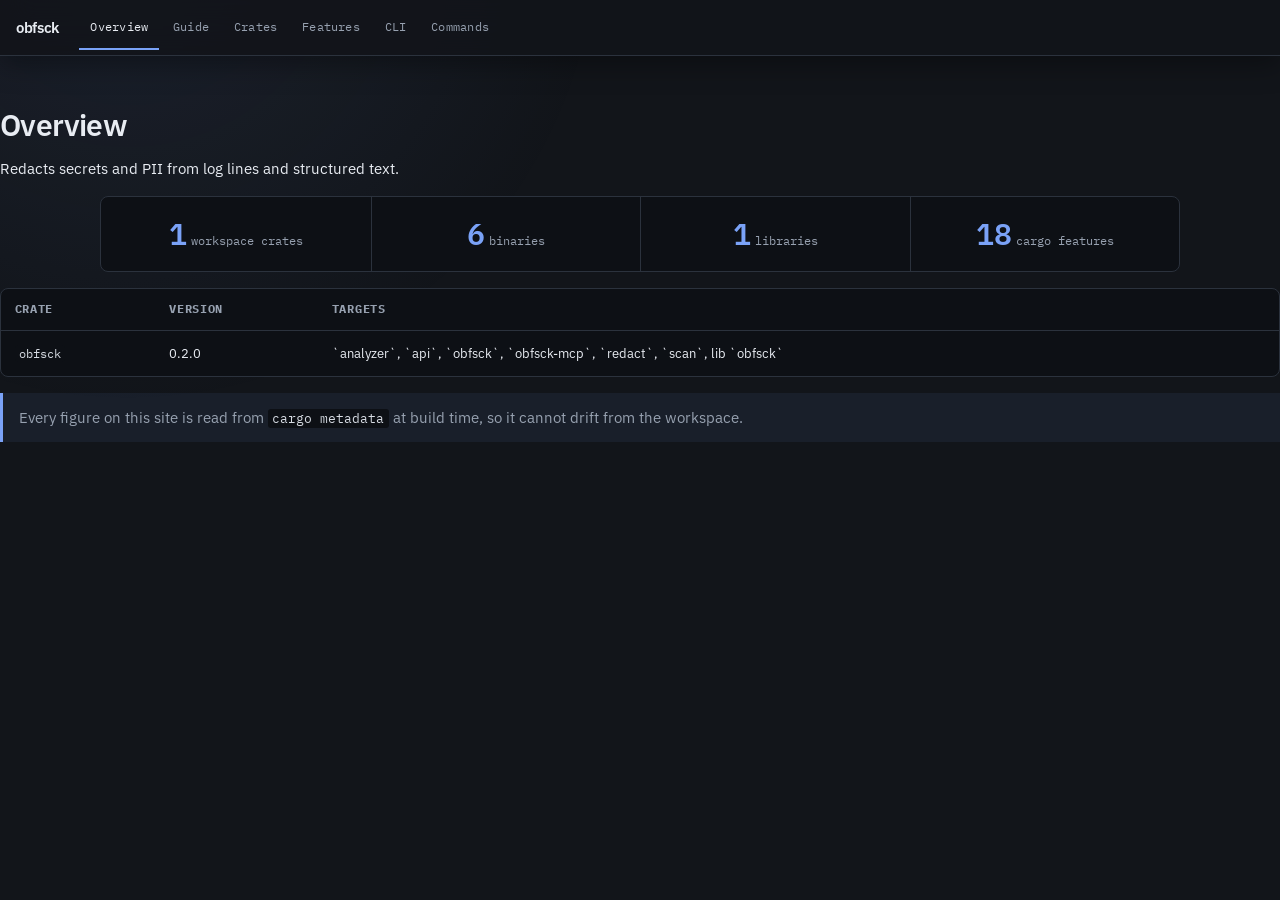
==== site/index.html @ 1941f2d4 "docs(site): add public reference site and GitHub Pages deploy The crate had no public-facing surface" ====
<!doctype html>
<html lang="en">
  <head>
    <meta charset="utf-8">
    <meta name="viewport" content="width=device-width, initial-scale=1">
    <meta name="description" content="Redacts secrets and PII from log lines and structured text.">
    <title>obfsck</title>
    <link rel="stylesheet" href="style.css">
  </head>
  <body>
    <a class="skip-link" href="#main">Skip to content</a>
    <nav class="nav" aria-label="Primary">
      <a href="index.html" class="brand">obfsck</a>
      <a href="index.html" aria-current="page">Overview</a>
      <a href="guide.html">Guide</a>
      <a href="crates.html">Crates</a>
      <a href="features.html">Features</a>
      <a href="cli.html">CLI</a>
      <a href="commands.html">Commands</a>
    </nav>

    <main id="main">
      <section id="overview" class="reveal">
        <h2>Overview</h2>
        <p>Redacts secrets and PII from log lines and structured text.</p>
        <div class="stat-strip">
          <div class="stat">
            <span class="n">1</span>
            <span class="d">workspace crates</span>
          </div>
          <div class="stat">
            <span class="n">6</span>
            <span class="d">binaries</span>
          </div>
          <div class="stat">
            <span class="n">1</span>
            <span class="d">libraries</span>
          </div>
          <div class="stat">
            <span class="n">18</span>
            <span class="d">cargo features</span>
          </div>
        </div>
        <div class="table-wrap">
          <table>
            <thead>
              <tr><th>Crate</th><th>Version</th><th>Targets</th></tr>
            </thead>
            <tbody>
              <tr>
                <td><code>obfsck</code></td>
                <td>0.2.0</td>
                <td>`analyzer`, `api`, `obfsck`, `obfsck-mcp`, `redact`, `scan`, lib `obfsck`</td>
              </tr>
            </tbody>
          </table>
        </div>
        <p class="note">
          Every figure on this site is read from <code>cargo metadata</code> at
          build time, so it cannot drift from the workspace.
        </p>
      </section>
    </main>
  </body>
</html>
---- site/style.css ----
/* ============================================================
   obfsck -- static site stylesheet
   https://github.com/89jobrien/obfsck

   Assembled by the repo-reference-site skill. Three parts:

     1. design tokens (below)
     2. the SHARED COMPONENT LAYER, identical in every repo
     3. the signature section, at the end

   Edit (1) and (3) directly. To change (2), edit it in this skill and re-run
   scripts/assemble-css.sh for each repo; never hand-fork the middle.
   ============================================================ */

/* ============================================================
   obfsck — design tokens

   REPLACE: say why this palette fits this project and its audience.
   The pilots each justify theirs: minibox wears Gruvbox because its
   own terminal output does, sparkfile wears a drafting grid because
   it emits files. A palette picked because it looked tidy is the
   thing to avoid.

   Two inks beyond the accent carry meaning here; name what each one
   means before using it.
   ============================================================ */

/* Default faces are wired up and working, so the generated site validates
   the moment it is composed. fetch-fonts.sh must be run with the same
   families:

     bash fetch-fonts.sh <repo> "ibm-plex-sans:var" "ibm-plex-mono:400" "ibm-plex-mono:700"

   Swap the families and the blocks together -- a @font-face pointing at a
   file that was never fetched fails validation, not just the browser. */
@font-face {
  font-family: "IBM Plex Sans";
  font-style: normal;
  font-weight: 100 700;
  font-display: swap;
  src: url("fonts/ibm-plex-sans-latin-wght-normal.woff2") format("woff2");
  unicode-range: U+0000-00FF, U+0131, U+0152-0153, U+02BB-02BC, U+02C6, U+02DA, U+02DC,
    U+0304, U+0308, U+0329, U+2000-206F, U+20AC, U+2122, U+2191, U+2193, U+2212, U+2215,
    U+FEFF, U+FFFD;
}

@font-face {
  font-family: "IBM Plex Mono";
  font-style: normal;
  font-weight: 400;
  font-display: swap;
  src: url("fonts/ibm-plex-mono-latin-400-normal.woff2") format("woff2");
  unicode-range: U+0000-00FF, U+0131, U+0152-0153, U+02BB-02BC, U+02C6, U+02DA, U+02DC,
    U+0304, U+0308, U+0329, U+2000-206F, U+20AC, U+2122, U+2191, U+2193, U+2212, U+2215,
    U+FEFF, U+FFFD;
}

@font-face {
  font-family: "IBM Plex Mono";
  font-style: normal;
  font-weight: 700;
  font-display: swap;
  src: url("fonts/ibm-plex-mono-latin-700-normal.woff2") format("woff2");
  unicode-range: U+0000-00FF, U+0131, U+0152-0153, U+02BB-02BC, U+02C6, U+02DA, U+02DC,
    U+0304, U+0308, U+0329, U+2000-206F, U+20AC, U+2122, U+2191, U+2193, U+2212, U+2215,
    U+FEFF, U+FFFD;
}

:root {
  color-scheme: dark;

  /* type ---------------------------------------------------------------- */
  --font-display: "IBM Plex Sans", ui-sans-serif, system-ui, sans-serif;
  --font-body: "IBM Plex Sans", ui-sans-serif, system-ui, sans-serif;
  --font-mono: "IBM Plex Mono", ui-monospace, SFMono-Regular, monospace;

  --font-display-weight: 600;
  --font-body-weight: 400;
  --font-body-strong: 600;
  --display-tracking: -0.02em;
  --display-tracking-body: -0.012em;
  --brand-tracking: -0.02em;

  --font-size-xs: 0.72rem;
  --font-size-sm: 0.84rem;
  --font-size-md: 1.18rem;
  --font-size-lg: clamp(1.42rem, 2.6vw, 1.9rem);
  --font-size-2xl: clamp(2.1rem, 4.6vw, 3.3rem);
  --font-size-display: clamp(2.8rem, 9vw, 6rem);

  /* palette ------------------------------------------------------------- */
  --color-bg: #12151a;
  --color-surface: #191d24;
  --color-surface-raised: #21262f;
  --color-surface-sunken: #0d1015;
  --color-fg: #e8ecf2;
  --color-fg-muted: #97a1b0;
  --color-accent: #7aa2f7;
  --color-accent-hover: #9db9ff;
  --color-accent-fg: #0b0e13;
  --color-border: #2b323d;
  --color-border-strong: #3d4653;
  --color-focus: #f0b429;

  /* second ink: state this project's signature uses ------------------------ */
  --color-ink-2: #f0b429;

  --color-nav-bg: rgb(18 21 26 / 0.9);
  --color-row-hover: rgb(122 162 247 / 0.05);
  --color-note-bg: rgb(122 162 247 / 0.07);
  --color-pill-neutral-bg: rgb(151 161 176 / 0.15);
  --color-code-bg: #0d1015;
  --color-code-fg: #d7dce3;
  --color-terminal-bg: #0d1015;
  --color-terminal-fg: #d7dce3;
  --color-dot-1: #f7768e;
  --color-dot-2: #e0af68;
  --color-dot-3: #7aa2f7;

  --color-signal-ok: #7aa2f7;
  --color-signal-ok-bg: rgb(122 162 247 / 0.14);
  --color-signal-warn: #e0af68;
  --color-signal-warn-bg: rgb(224 175 104 / 0.15);
  --color-signal-err: #f7768e;
  --color-signal-err-bg: rgb(247 118 142 / 0.14);

  /* form ---------------------------------------------------------------- */
  --radius-xs: 3px;
  --radius: 8px;
  --radius-lg: 14px;
  --radius-pill: 3px;
  --content-width: 1080px;
  --content-width-narrow: 900px;
  --stat-columns: 4;
  --terminal-min-height: 18rem;

  --shadow-card: 0 10px 30px rgb(0 0 0 / 0.34);
  --shadow-terminal: 0 24px 70px rgb(0 0 0 / 0.3);
  --shadow-nav: 0 8px 28px rgb(0 0 0 / 0.36);
  --shadow-button: 0 8px 20px -8px rgb(122 162 247 / 0.5);

  /* atmosphere: state what these washes are doing ------------------------- */
  --atmosphere-image: radial-gradient(circle at 10% -8%, rgb(122 162 247 / 0.09), transparent 30rem);
  --atmosphere-size: auto;
  --grain-image: radial-gradient(rgb(232 236 242 / 0.03) 0.5px, transparent 0.5px);
  --grain-opacity: 1;
  --grain-blend: normal;
}

/* >>> SHARED-LAYER:BEGIN
   SHARED COMPONENT LAYER
   ------------------------------------------------------------------------
   This block is byte-identical in every repo that uses the reference-site
   pattern. It is the only part of a repo's site stylesheet that is not
   repo-specific.

   A repo's stylesheet is exactly three parts:

       1. design tokens       (:root, @font-face)  -- repo-specific
       2. SHARED COMPONENT LAYER (this block)    -- identical everywhere
       3. signature section   (at the end)        -- repo-specific

   Edit (1) and (3) freely. Change this block only by changing it in every
   repo at once -- scripts/assemble-css.sh does that and fails on drift.
   The site directory is site/ by default, overridable with SITE_DIR.

   Adding a class here means every repo gains it. That is the point: it keeps
   the sites one system instead of N forks.
   ---------------------------------------------------------------------- */

/* ============================================================
   SHARED COMPONENT LAYER
   Identical across crux, doob, and devloop. Do not edit
   per-repo: the design tokens above and the signature section
   below are the only repo-specific parts.
   ============================================================ */

/* --- reset --- */

*,
*::before,
*::after {
  box-sizing: border-box;
  margin: 0;
  padding: 0;
}

html {
  scroll-behavior: smooth;
  scroll-padding-top: 5rem;
}

body {
  min-width: 280px;
  min-height: 100vh;
  background: var(--color-bg);
  color: var(--color-fg);
  font-family: var(--font-body);
  font-size: 15px;
  font-weight: var(--font-body-weight);
  line-height: 1.7;
  -webkit-font-smoothing: antialiased;
  text-rendering: optimizeLegibility;
}

img,
svg {
  display: block;
  max-width: 100%;
  height: auto;
}

button,
input,
select,
textarea {
  font: inherit;
  color: inherit;
}

::selection {
  background: var(--color-accent);
  color: var(--color-accent-fg);
}

/* --- atmosphere ------------------------------------------------
   Two layers maximum, per the background bank. Each repo picks
   its recipe in the token block via --atmosphere-image. */

body::before {
  position: fixed;
  inset: 0;
  z-index: -2;
  background-image: var(--atmosphere-image);
  background-size: var(--atmosphere-size);
  content: "";
  pointer-events: none;
}

body::after {
  position: fixed;
  inset: 0;
  z-index: -1;
  opacity: var(--grain-opacity);
  background-image: var(--grain-image);
  content: "";
  pointer-events: none;
  mix-blend-mode: var(--grain-blend);
}

/* --- links and focus --- */

a {
  color: var(--color-accent);
  text-decoration-thickness: 1px;
  text-underline-offset: 0.18em;
}

a:hover {
  color: var(--color-accent-hover);
}

a:focus-visible,
[tabindex]:focus-visible,
summary:focus-visible {
  border-radius: var(--radius-xs);
  outline: 2px solid var(--color-focus);
  outline-offset: 3px;
}

.skip-link {
  position: fixed;
  top: 0.75rem;
  left: 0.75rem;
  z-index: 1000;
  padding: 0.55rem 0.85rem;
  transform: translateY(-200%);
  border-radius: var(--radius-xs);
  background: var(--color-accent);
  color: var(--color-accent-fg);
  font-family: var(--font-mono);
  font-size: var(--font-size-xs);
  font-weight: 700;
}

.skip-link:focus {
  transform: translateY(0);
}

/* --- nav --- */

.nav {
  position: sticky;
  top: 0;
  z-index: 100;
  display: flex;
  min-height: 56px;
  padding: 0 1rem;
  gap: 0.15rem;
  align-items: center;
  overflow-x: auto;
  border-bottom: 1px solid var(--color-border);
  background: var(--color-nav-bg);
  box-shadow: var(--shadow-nav);
  scrollbar-width: thin;
  backdrop-filter: blur(14px);
}

.nav .brand {
  flex: 0 0 auto;
  margin-right: 1.1rem;
  color: var(--color-fg);
  font-family: var(--font-display);
  font-size: 0.95rem;
  font-weight: var(--font-display-weight);
  letter-spacing: var(--brand-tracking);
  text-decoration: none;
  white-space: nowrap;
}

.nav .brand .mark {
  color: var(--color-accent);
}

.nav a:not(.brand) {
  display: grid;
  flex: 0 0 auto;
  min-height: 44px;
  padding: 0 0.7rem;
  place-items: center;
  border-bottom: 2px solid transparent;
  color: var(--color-fg-muted);
  font-family: var(--font-mono);
  font-size: var(--font-size-xs);
  letter-spacing: 0.02em;
  text-decoration: none;
  white-space: nowrap;
}

.nav a:not(.brand):hover,
.nav a[aria-current="page"] {
  border-bottom-color: var(--color-accent);
  color: var(--color-fg);
}

/* --- page frame --- */

.page {
  width: min(100% - 2rem, var(--content-width));
  margin: 0 auto;
  padding: clamp(2rem, 5vw, 4rem) 0 5rem;
}

.page-head {
  position: relative;
  max-width: 62rem;
  margin-bottom: clamp(2rem, 5vw, 3.5rem);
  padding-bottom: 1.6rem;
  border-bottom: 1px solid var(--color-border);
}

.page-head::after {
  position: absolute;
  bottom: -1px;
  left: 0;
  width: min(11rem, 42%);
  height: 2px;
  background: linear-gradient(90deg, var(--color-accent), transparent);
  content: "";
}

.eyebrow {
  display: block;
  margin-bottom: 0.6rem;
  color: var(--color-accent);
  font-family: var(--font-mono);
  font-size: var(--font-size-xs);
  font-weight: 700;
  letter-spacing: 0.15em;
  text-transform: uppercase;
}

.meta-row {
  display: flex;
  flex-wrap: wrap;
  margin-top: 1.25rem;
  gap: 0.5rem;
}

.meta {
  padding: 0.26rem 0.55rem;
  border: 1px solid var(--color-border);
  border-radius: var(--radius-xs);
  color: var(--color-fg-muted);
  font-family: var(--font-mono);
  font-size: var(--font-size-xs);
}

/* --- headings and prose --- */

h1,
h2,
h3 {
  font-family: var(--font-display);
  font-weight: var(--font-display-weight);
  letter-spacing: var(--display-tracking);
  line-height: 1.12;
}

h1 {
  max-width: 20ch;
  margin-bottom: 0.7rem;
  font-size: var(--font-size-2xl);
}

h2 {
  margin: 3.25rem 0 0.9rem;
  font-size: var(--font-size-lg);
}

h3 {
  margin: 1.4rem 0 0.35rem;
  font-size: var(--font-size-md);
  letter-spacing: var(--display-tracking-body);
  line-height: 1.3;
}

p {
  margin-bottom: 0.9rem;
}

.lead {
  max-width: 68ch;
  color: var(--color-fg-muted);
  font-size: var(--font-size-md);
  line-height: 1.6;
}

.section-intro {
  max-width: 66ch;
  margin-bottom: 1.4rem;
  color: var(--color-fg-muted);
}

section + section {
  margin-top: 1.25rem;
}

ul,
ol {
  margin: 0.5rem 0 1rem 1.3rem;
}

li {
  margin-bottom: 0.32rem;
}

strong {
  font-weight: var(--font-body-strong);
}

hr {
  margin: 2.5rem 0;
  border: 0;
  border-top: 1px solid var(--color-border);
}

/* --- cards and grids --- */

.card,
.panel {
  margin: 1rem 0;
  padding: clamp(1rem, 2.6vw, 1.5rem);
  border: 1px solid var(--color-border);
  border-radius: var(--radius);
  background: var(--color-surface);
  box-shadow: var(--shadow-card);
}

.card > :first-child,
.panel > :first-child {
  margin-top: 0;
}

.card > :last-child,
.panel > :last-child {
  margin-bottom: 0;
}

.card h3,
.panel h3 {
  margin-top: 0.5rem;
}

.grid-2,
.grid-3,
.card-grid {
  display: grid;
  gap: 1rem;
}

.grid-2 {
  grid-template-columns: repeat(2, minmax(0, 1fr));
}

.grid-3,
.card-grid {
  grid-template-columns: repeat(3, minmax(0, 1fr));
}

.feature-card {
  position: relative;
  margin: 0;
  padding: 1.15rem;
  overflow: hidden;
  border: 1px solid var(--color-border);
  border-radius: var(--radius);
  background: var(--color-surface-raised);
}

.feature-card > :first-child {
  margin-top: 0;
}

.feature-card > :last-child {
  margin-bottom: 0;
}

.feature-card h3 {
  margin-top: 0.8rem;
}

.feature-card p {
  color: var(--color-fg-muted);
  font-size: var(--font-size-sm);
}

/* --- tables --- */

.table-wrap {
  margin: 1rem 0;
  overflow-x: auto;
  border: 1px solid var(--color-border);
  border-radius: var(--radius);
  background: var(--color-surface-sunken);
  scrollbar-color: var(--color-border-strong) var(--color-bg);
}

table {
  display: table;
  width: 100%;
  min-width: 40rem;
  border-collapse: collapse;
  font-size: var(--font-size-sm);
}

caption {
  padding: 0.8rem 1rem;
  color: var(--color-fg-muted);
  font-family: var(--font-mono);
  font-size: var(--font-size-xs);
  text-align: left;
}

th,
td {
  padding: 0.68rem 0.85rem;
  border-bottom: 1px solid var(--color-border);
  text-align: left;
  vertical-align: top;
}

th {
  color: var(--color-fg-muted);
  font-family: var(--font-mono);
  font-size: 0.73rem;
  font-weight: 700;
  letter-spacing: 0.06em;
  text-transform: uppercase;
}

tbody tr:last-child > * {
  border-bottom: 0;
}

tbody tr:hover {
  background: var(--color-row-hover);
}

/* a full-width band that splits one table into named sections */
.group-row th {
  padding: 0.5rem 0.85rem;
  border-top: 1px solid var(--color-border-strong);
  border-bottom: 1px solid var(--color-border-strong);
  background: var(--color-surface-sunken);
  color: var(--color-accent);
  font-family: var(--font-mono);
  font-size: 0.73rem;
  font-weight: 700;
  letter-spacing: 0.06em;
  text-transform: uppercase;
}

td code,
th code {
  white-space: nowrap;
}

/* --- code --- */

code {
  padding: 0.08em 0.34em;
  border-radius: var(--radius-xs);
  background: var(--color-code-bg);
  color: var(--color-code-fg);
  font-family: var(--font-mono);
  font-size: 0.87em;
}

pre {
  margin: 1rem 0;
  padding: 1.05rem 1.2rem;
  overflow-x: auto;
  border: 1px solid var(--color-border);
  border-radius: var(--radius);
  background: var(--color-code-bg);
  color: var(--color-code-fg);
  font-family: var(--font-mono);
  font-size: 0.79rem;
  line-height: 1.62;
  tab-size: 2;
}

pre code {
  padding: 0;
  background: none;
  color: inherit;
  font-size: inherit;
}

/* --- terminal --- */

.terminal {
  overflow: hidden;
  border: 1px solid var(--color-border-strong);
  border-radius: var(--radius-lg);
  background: var(--color-terminal-bg);
  box-shadow: var(--shadow-terminal);
}

.terminal-bar {
  display: flex;
  padding: 0.65rem 0.85rem;
  gap: 0.4rem;
  align-items: center;
  border-bottom: 1px solid var(--color-border);
  background: var(--color-surface-raised);
}

.terminal-bar::before {
  width: 0.62rem;
  height: 0.62rem;
  border-radius: 50%;
  background: var(--color-dot-1);
  box-shadow: 1rem 0 var(--color-dot-2), 2rem 0 var(--color-dot-3);
  content: "";
}

.terminal-bar .label {
  margin-left: auto;
  color: var(--color-fg-muted);
  font-family: var(--font-mono);
  font-size: var(--font-size-xs);
}

.terminal pre {
  margin: 0;
  border: 0;
  border-radius: 0;
  background: none;
  color: var(--color-terminal-fg);
}

/*
 * Only the hero terminal is a fixed-height showcase. Everywhere else the block
 * is exactly as tall as its own content: padding a one-line command out to
 * 18rem puts a third of the viewport of empty space under it, which is what
 * made a page of short commands read as a page of long ones.
 */
.hero .terminal pre {
  min-height: var(--terminal-min-height, auto);
}

.terminal .prompt {
  color: var(--color-accent);
  font-weight: 700;
}

.terminal .cmt {
  color: var(--color-fg-muted);
}

.terminal .ok {
  color: var(--color-signal-ok);
}

.terminal .warn {
  color: var(--color-signal-warn);
}

.terminal .err {
  color: var(--color-signal-err);
}

/* --- status pills --- */

.pill {
  display: inline-block;
  padding: 0.18rem 0.46rem;
  border-radius: var(--radius-pill);
  font-family: var(--font-mono);
  font-size: 0.67rem;
  font-weight: 700;
  letter-spacing: 0.05em;
  line-height: 1.4;
  text-transform: uppercase;
  white-space: nowrap;
}

.pill-ok,
.pill-active,
.pill-shipped {
  background: var(--color-signal-ok-bg);
  color: var(--color-signal-ok);
}

.pill-partial,
.pill-wip,
.pill-experimental {
  background: var(--color-signal-warn-bg);
  color: var(--color-signal-warn);
}

.pill-none,
.pill-blocked,
.pill-notwired {
  background: var(--color-signal-err-bg);
  color: var(--color-signal-err);
}

.pill-neutral,
.pill-meta {
  background: var(--color-pill-neutral-bg);
  color: var(--color-fg-muted);
}

.status {
  font-family: var(--font-mono);
  font-size: 0.88em;
  font-weight: 700;
  white-space: nowrap;
}

.status-ok {
  color: var(--color-signal-ok);
}

.status-warn,
.status-wip {
  color: var(--color-signal-warn);
}

.status-err {
  color: var(--color-signal-err);
}

.status-off {
  color: var(--color-fg-muted);
}

/* --- notes and callouts --- */

.note,
blockquote {
  margin: 1rem 0;
  padding: 0.75rem 1rem;
  border-left: 3px solid var(--color-accent);
  background: var(--color-note-bg);
  color: var(--color-fg-muted);
}

.note > :last-child,
blockquote > :last-child {
  margin-bottom: 0;
}

.note strong,
blockquote strong {
  color: var(--color-fg);
}

.note-warn {
  border-left-color: var(--color-signal-warn);
  background: var(--color-signal-warn-bg);
}

/* --- diagrams --- */

.diagram {
  margin: 1.25rem 0;
  padding: clamp(0.5rem, 2vw, 1.1rem);
  overflow-x: auto;
  border: 1px solid var(--color-border);
  border-radius: var(--radius);
  background: var(--color-surface-sunken);
}

.diagram img {
  margin: 0 auto;
}

figcaption {
  max-width: 74ch;
  margin: 0.7rem auto 0;
  color: var(--color-fg-muted);
  font-size: var(--font-size-sm);
  text-align: center;
}

/* --- ordered steps --- */

.steps {
  display: grid;
  margin: 0.5rem 0 1rem;
  gap: 0.75rem;
  list-style: none;
  counter-reset: step;
}

.step {
  display: grid;
  padding: 1rem 0;
  grid-template-columns: 2.6rem minmax(0, 1fr);
  gap: 0.9rem;
  border-top: 1px solid var(--color-border);
  counter-increment: step;
}

.step::before {
  color: var(--color-accent);
  content: counter(step, decimal-leading-zero);
  font-family: var(--font-mono);
  font-size: var(--font-size-md);
  font-weight: 700;
}

.step > div > :first-child {
  margin-top: 0;
}

.step > div > :last-child {
  margin-bottom: 0;
}

/* --- actions --- */

.actions {
  display: flex;
  flex-wrap: wrap;
  margin-top: 1.4rem;
  gap: 0.65rem;
}

.button {
  display: inline-flex;
  min-height: 44px;
  padding: 0.55rem 0.95rem;
  align-items: center;
  border: 1px solid var(--color-border-strong);
  border-radius: var(--radius-xs);
  color: var(--color-fg);
  font-family: var(--font-mono);
  font-size: var(--font-size-sm);
  font-weight: 700;
  text-decoration: none;
  transition: transform 0.18s ease, box-shadow 0.18s ease, border-color 0.18s ease,
    color 0.18s ease;
}

.button:hover {
  transform: translateY(-2px);
  border-color: var(--color-accent);
  color: var(--color-accent);
  text-decoration: none;
  box-shadow: var(--shadow-button);
}

.button-primary {
  border-color: var(--color-accent);
  background: var(--color-accent);
  color: var(--color-accent-fg);
}

.button-primary:hover {
  background: var(--color-accent-hover);
  color: var(--color-accent-fg);
}

/* --- faq --- */

.faq {
  margin-top: 1rem;
  border-top: 1px solid var(--color-border);
}

.faq-item {
  border-bottom: 1px solid var(--color-border);
}

.faq-item > summary {
  display: flex;
  min-height: 3rem;
  padding: 1rem 0;
  gap: 1rem;
  align-items: flex-start;
  cursor: pointer;
  font-family: var(--font-display);
  font-size: var(--font-size-md);
  font-weight: var(--font-display-weight);
  letter-spacing: var(--display-tracking-body);
  list-style: none;
  line-height: 1.35;
}

.faq-item > summary::-webkit-details-marker {
  display: none;
}

.faq-item > summary::before {
  flex: 0 0 auto;
  margin-top: 0.15em;
  color: var(--color-accent);
  content: "+";
  font-family: var(--font-mono);
  font-size: 1.1em;
  font-weight: 700;
  line-height: 1;
}

.faq-item[open] > summary::before {
  content: "\2212";
}

.faq-item > summary:hover {
  color: var(--color-accent);
}

.faq-body {
  padding: 0 0 1.25rem 1.9rem;
}

.faq-body > :last-child {
  margin-bottom: 0;
}

/* --- hero and stat strip --- */

.hero {
  position: relative;
  display: grid;
  padding: clamp(2.75rem, 7vw, 6rem) max(1rem, calc((100vw - var(--content-width)) / 2));
  align-items: center;
}

.hero-grid {
  position: relative;
  z-index: 1;
  display: grid;
  grid-template-columns: minmax(0, 1fr) minmax(0, 1.05fr);
  gap: clamp(2rem, 5vw, 4rem);
  align-items: center;
}

.hero h1 {
  max-width: none;
  margin: 0 0 1rem;
  font-size: var(--font-size-display);
  letter-spacing: var(--display-tracking);
}

.hero h1 .mark {
  color: var(--color-accent);
}

.hero .tagline {
  max-width: 46ch;
  margin-bottom: 0;
  color: var(--color-fg-muted);
  font-size: var(--font-size-md);
  line-height: 1.55;
}

.stat-strip {
  display: grid;
  width: min(100% - 2rem, var(--content-width));
  margin: 0 auto;
  grid-template-columns: repeat(var(--stat-columns, 4), minmax(0, 1fr));
  border: 1px solid var(--color-border);
  border-radius: var(--radius);
  background: var(--color-surface-sunken);
}

.stat {
  padding: 1.15rem 0.7rem;
  text-align: center;
}

.stat + .stat {
  border-left: 1px solid var(--color-border);
}

.stat .n {
  color: var(--color-accent);
  font-family: var(--font-display);
  font-size: var(--font-size-lg);
  font-weight: var(--font-display-weight);
  line-height: 1.2;
}

.stat .d {
  margin-top: 0.15rem;
  color: var(--color-fg-muted);
  font-family: var(--font-mono);
  font-size: var(--font-size-xs);
  line-height: 1.4;
}

.home-section {
  width: min(100% - 2rem, var(--content-width-narrow));
  margin: 0 auto;
  padding: clamp(2.5rem, 6vw, 4.5rem) 0;
}

.home-section + .home-section {
  border-top: 1px solid var(--color-border);
}

/* --- footer --- */

.site-foot {
  padding: 2.25rem 1rem;
  border-top: 1px solid var(--color-border);
  color: var(--color-fg-muted);
  font-family: var(--font-mono);
  font-size: var(--font-size-xs);
  text-align: center;
}

.site-foot a {
  color: var(--color-fg-muted);
  text-decoration: underline;
}

.site-foot a:hover {
  color: var(--color-accent);
}

/* --- motion: one orchestrated page-load stagger --- */

.reveal {
  opacity: 0;
  transform: translateY(12px);
  animation: reveal 0.62s cubic-bezier(0.16, 1, 0.3, 1) forwards;
}

.reveal-1 { animation-delay: 0ms; }
.reveal-2 { animation-delay: 90ms; }
.reveal-3 { animation-delay: 180ms; }
.reveal-4 { animation-delay: 270ms; }

@keyframes reveal {
  to {
    opacity: 1;
    transform: none;
  }
}

/* --- responsive --- */

@media (max-width: 980px) {
  .hero-grid {
    grid-template-columns: 1fr;
  }

  .terminal {
    max-width: 40rem;
  }

  .stat-strip {
    grid-template-columns: repeat(2, minmax(0, 1fr));
  }

  .stat + .stat {
    border-left: 0;
  }

  .stat:nth-child(even) {
    border-left: 1px solid var(--color-border);
  }

  .stat:nth-child(n + 3) {
    border-top: 1px solid var(--color-border);
  }
}

@media (max-width: 760px) {
  .grid-3,
  .card-grid {
    grid-template-columns: repeat(2, minmax(0, 1fr));
  }

  .grid-2 {
    grid-template-columns: 1fr;
  }
}

@media (max-width: 520px) {
  .nav {
    padding-inline: 0.6rem;
  }

  .nav .brand {
    margin-right: 0.4rem;
  }

  .page,
  .home-section,
  .stat-strip {
    width: min(100% - 1.2rem, var(--content-width));
  }

  .grid-3,
  .card-grid {
    grid-template-columns: 1fr;
  }

  .hero {
    padding-inline: 0.8rem;
  }

  .faq-body {
    padding-left: 0;
  }
}

@media (prefers-reduced-motion: reduce) {
  html {
    scroll-behavior: auto;
  }

  .reveal {
    opacity: 1;
    transform: none;
    animation: none;
  }

  .button,
  .button:hover {
    transform: none;
    transition: none;
  }
}

@media print {
  :root {
    color-scheme: light;
  }

  body {
    background: #fff;
    color: #111;
  }

  body::before,
  body::after,
  .nav,
  .skip-link,
  .actions,
  .hero .terminal {
    display: none;
  }

  .page,
  .home-section {
    width: 100%;
    padding: 0;
  }

  .card,
  .panel,
  .table-wrap,
  .diagram,
  .stat-strip {
    border-color: #bbb;
    background: none;
    box-shadow: none;
  }

  a,
  code {
    color: #1c3d00;
  }

  .faq-item > summary::before {
    content: "";
  }
}

/* <<< SHARED-LAYER:END */

/* ============================================================
   obfsck — signature

   The shape this site is organised around. Draw it from something the
   project already does — a state machine, a request path, a file it
   emits — rather than from a designer's mood board. If you cannot
   name the thing being drawn, delete this file and use the shared
   layer alone.
   ============================================================ */

.sig {
  margin: 1.5rem 0;
  border: 1px solid var(--color-border);
  border-radius: var(--radius);
  background: var(--color-surface-sunken);
  overflow: hidden;
}

.sig-row {
  display: grid;
  grid-template-columns: minmax(9rem, 15rem) minmax(0, 1fr);
  gap: 0.9rem 1.2rem;
  align-items: baseline;
  padding: 0.72rem 1rem;
  border-top: 1px solid var(--color-border);
}

.sig-row:first-child {
  border-top: 0;
}

.sig-row:hover {
  background: var(--color-row-hover);
}

.sig-name {
  font-family: var(--font-mono);
  font-size: var(--font-size-sm);
  color: var(--color-ink-2);
}

.sig-note {
  font-size: var(--font-size-sm);
  color: var(--color-fg-muted);
}

@media (max-width: 44rem) {
  .sig-row {
    grid-template-columns: minmax(0, 1fr);
    gap: 0.2rem;
  }
}

/* ============================================================
   End of repo-specific sections.

   Self-hosted faces in ./fonts/ are latin subsets pulled from Fontsource
   (SIL Open Font License 1.1). See fonts/README.md for the file list and
   upstream sources. No CDN request is made at render time.

   repo: obfsck
   ============================================================ */
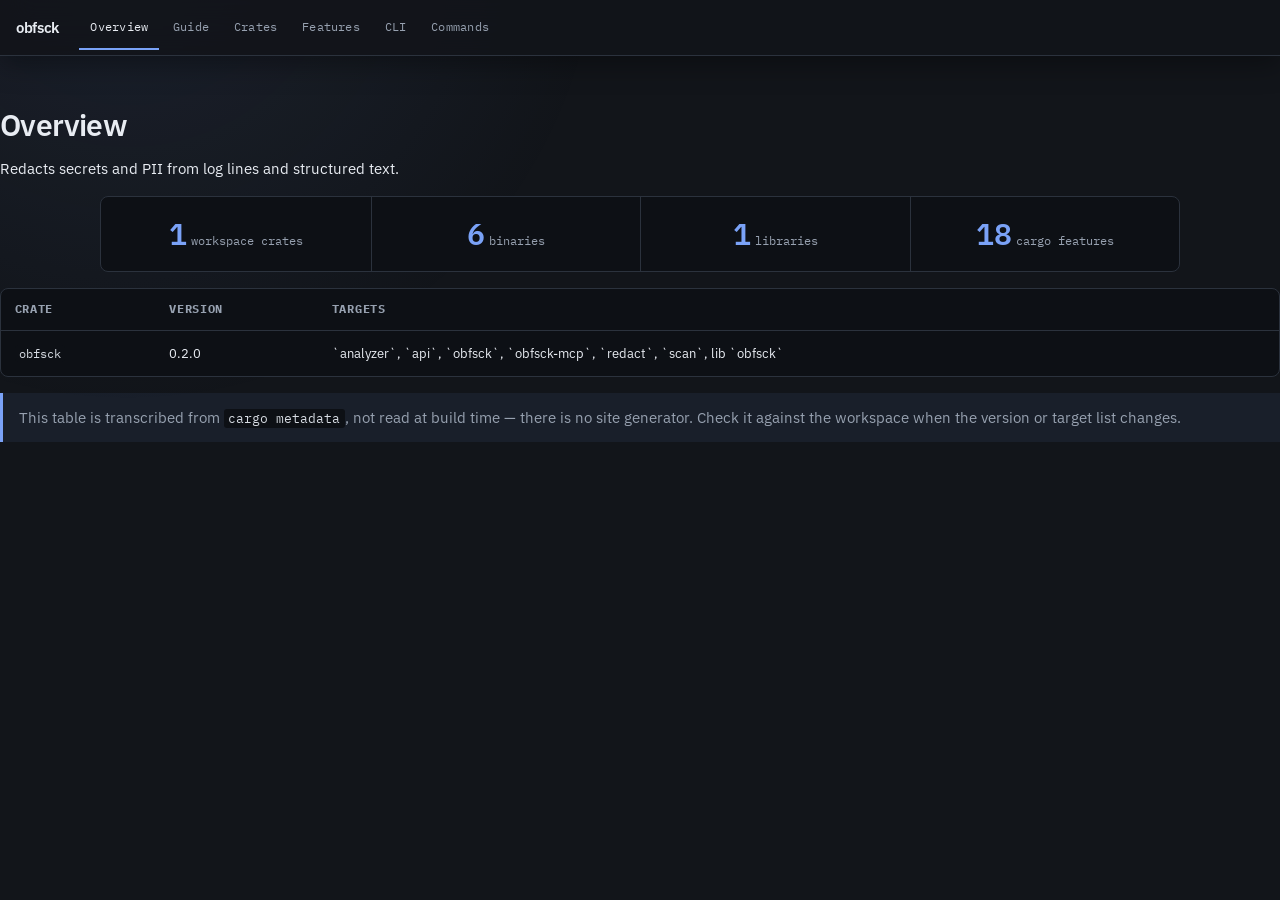
==== commit 23a88848: "fix(site): correct help output and behavioural claims on the reference site An audit of site/ agains" ====
--- a/site/index.html
+++ b/site/index.html
@@ -56,8 +56,9 @@
           </table>
         </div>
         <p class="note">
-          Every figure on this site is read from <code>cargo metadata</code> at
-          build time, so it cannot drift from the workspace.
+          This table is transcribed from <code>cargo metadata</code>, not read at
+          build time &mdash; there is no site generator. Check it against the
+          workspace when the version or target list changes.
         </p>
       </section>
     </main>
